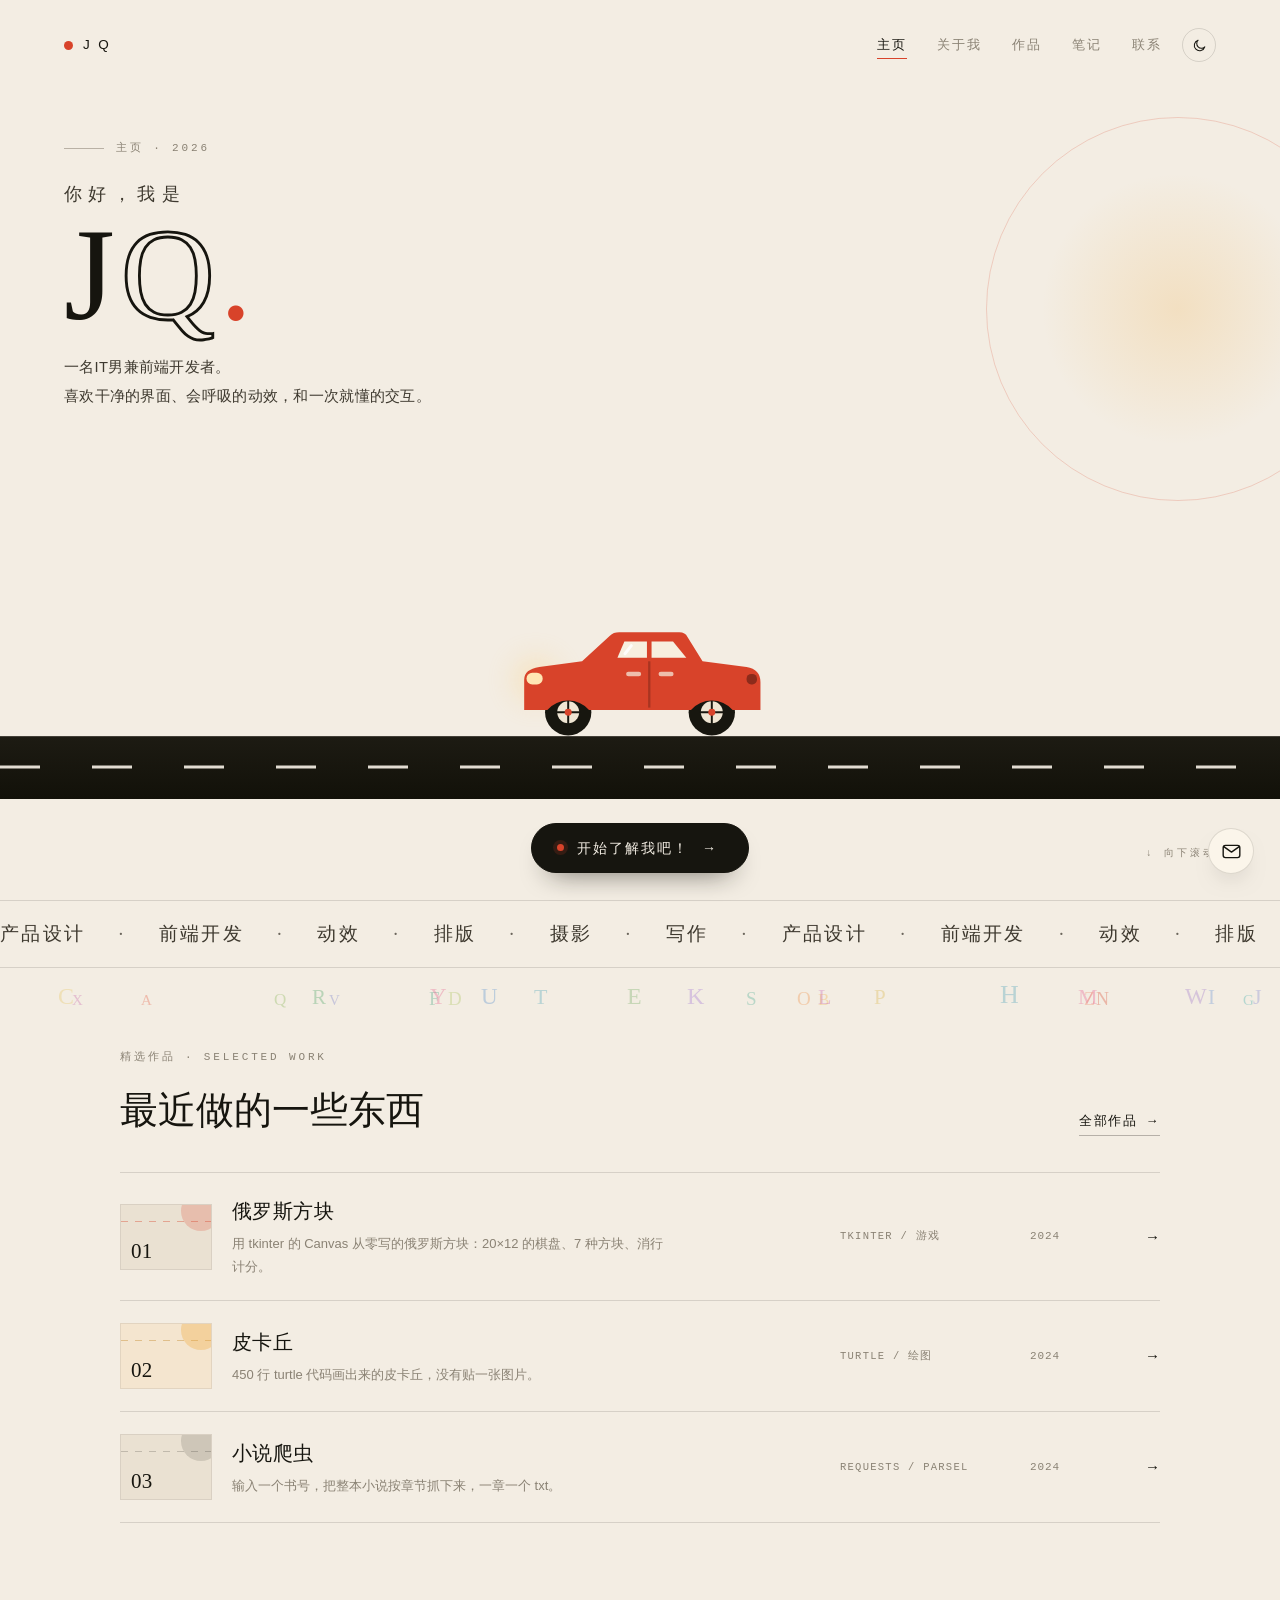
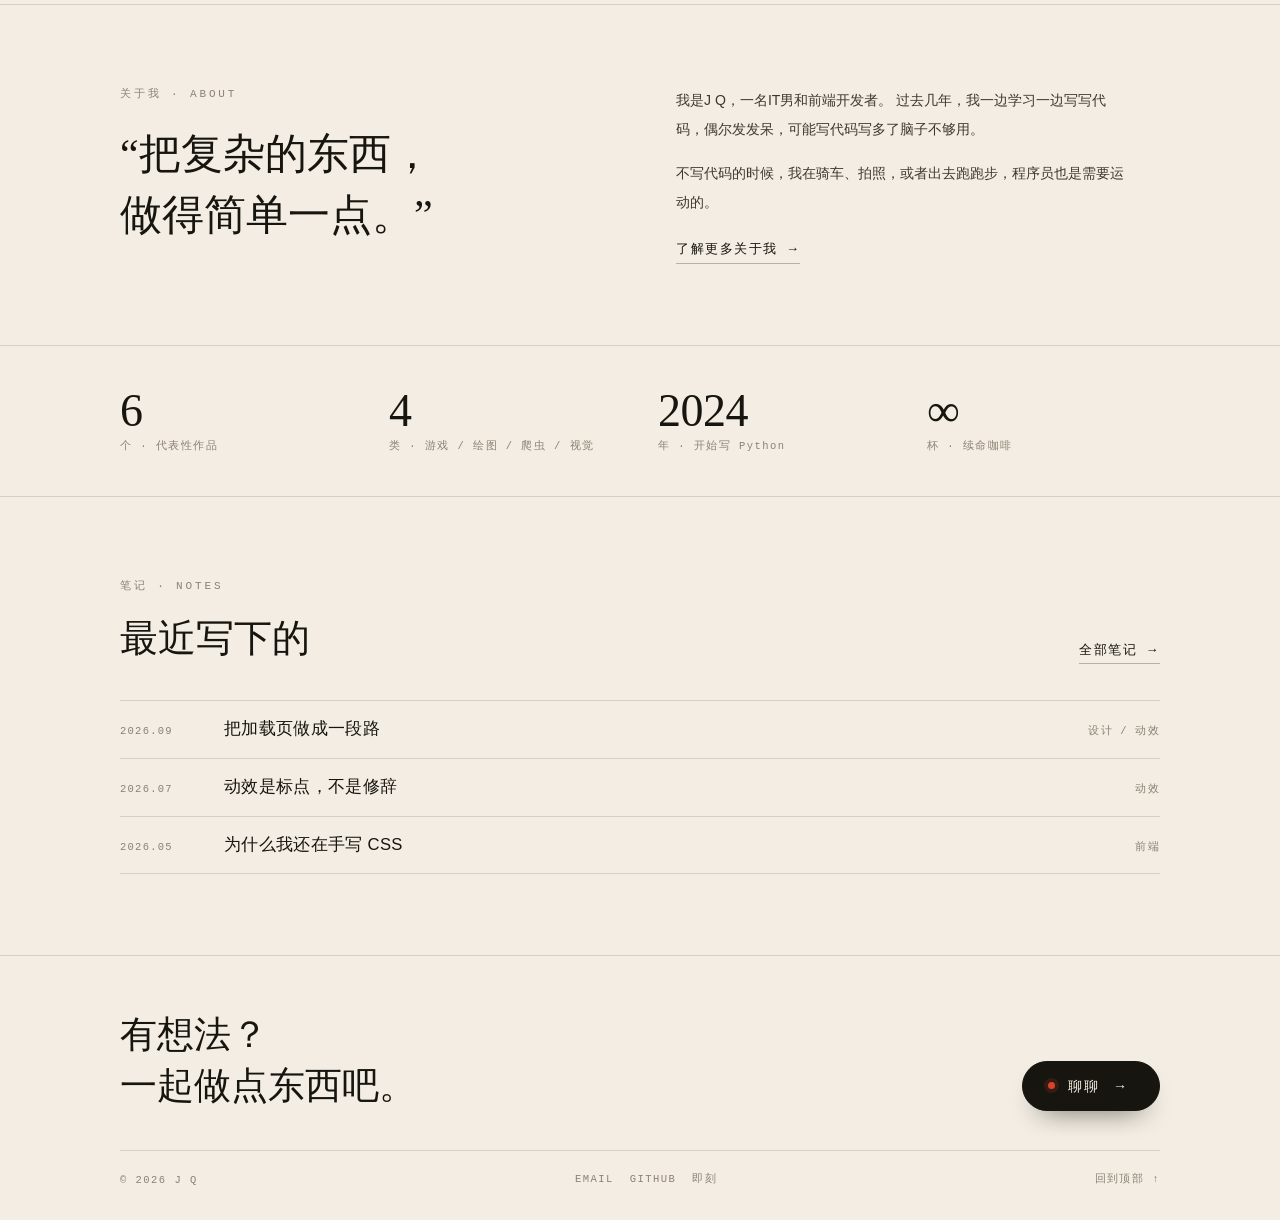
==== index.html @ 888a8078 "Add files via upload" ====
<!DOCTYPE html>
<html lang="zh-CN">
<head>
<meta charset="utf-8" />
<meta name="viewport" content="width=device-width, initial-scale=1" />
<meta name="color-scheme" content="light" />
<title>J Q · 个人主页</title>
<meta name="description" content="J Q 的个人主页 —— 设计、代码，与一点点会呼吸的动效。" />
<meta name="theme-color" content="#F3EDE3" />
<link rel="icon" href="data:image/svg+xml,%3Csvg xmlns='http://www.w3.org/2000/svg' viewBox='0 0 32 32'%3E%3Crect width='32' height='32' rx='16' fill='%23F3EDE3'/%3E%3Ccircle cx='16' cy='16' r='6' fill='%23D8432A'/%3E%3C/svg%3E" />
<link rel="stylesheet" href="css/style.css" />
<script>
  /* 主题：先看上次的选择，没有就跟系统走 */
  try {
    var savedTheme = localStorage.getItem('site-theme');
    if (!savedTheme) {
      savedTheme = window.matchMedia('(prefers-color-scheme: dark)').matches ? 'dark' : 'light';
    }
    document.documentElement.setAttribute('data-theme', savedTheme);
  } catch (e) {
    document.documentElement.setAttribute('data-theme', 'light');
  }

  /* 从别的页面点链接过来时，先让幕布覆盖屏幕，避免第一帧闪白 */
  try {
    if (/(?:^|[?&])via=veil(?:&|$)/.test(location.search)) {
      document.documentElement.classList.add('is-entering');
    }
  } catch (e) {}
</script>
</head>
<body id="top" class="is-loading">

<!-- =====================================================================
     过场幕布：点击链接时从右侧滑入，进入下一页后向左滑出
     ===================================================================== -->
<div class="veil" id="veil" aria-hidden="true">
  <div class="veil__road"></div>
  <div class="veil__car is-moving" data-car></div>
  <p class="veil__label" id="veilLabel">作品 · Work</p>
</div>

<!-- =====================================================================
     1. 加载页：进度条 = 一辆小车 + 百分比
     ===================================================================== -->
<div class="loader" id="loader">
  <div class="loader__inner">

    <header class="loader__top">
      <span class="tag">Portfolio</span>
      <span class="tag tag--dim">© 2026</span>
    </header>

    <div class="loader__head">
      <h1 class="loader__title">正在为你铺路<span class="dot">。</span></h1>
      <p class="loader__sub">系好安全带，我们马上出发。</p>
    </div>

    <div class="loader__bar">
      <div class="loader__meta">
        <span class="loader__label">Loading</span>
        <span class="loader__pct"><b id="loaderPct">0</b><i>%</i></span>
      </div>

      <div class="loader__track" id="loaderTrack" role="progressbar"
           aria-label="页面加载进度" aria-valuemin="0" aria-valuemax="100" aria-valuenow="0">
        <div class="loader__rail"></div>
        <div class="loader__fill"></div>
        <div class="loader__car is-moving" data-car aria-hidden="true"></div>
      </div>

      <p class="loader__tip" aria-hidden="true">
        <span class="loader__tip-dot"></span>
        <span id="loaderTip">正在检查车灯</span>
      </p>
    </div>

  </div>
</div>

<!-- =====================================================================
     2. 主视觉：小车在路上向左行驶，按钮在车正下方
     ===================================================================== -->
<main class="hero">

  <div class="hero__sun" aria-hidden="true"></div>

  <header class="topbar">
    <a class="brand" href="index.html">
      <span class="brand__mark" aria-hidden="true"></span>
      <span>J Q</span>
    </a>
    <div class="topbar__right">
      <nav class="nav" aria-label="主导航">
        <a class="nav__link" href="index.html" aria-current="page">主页</a>
        <a class="nav__link" href="about.html?via=veil" data-transition data-veil="关于我 · About">关于我</a>
        <a class="nav__link" href="works.html?via=veil" data-transition data-veil="作品 · Work">作品</a>
        <a class="nav__link" href="notes.html?via=veil" data-transition data-veil="笔记 · Notes">笔记</a>
        <a class="nav__link" href="contact.html?via=veil" data-transition data-veil="联系 · Contact">联系</a>
      </nav>
      <button class="theme-toggle" type="button" data-theme-toggle aria-label="切换到夜间模式">
        <svg class="theme-toggle__icon theme-toggle__icon--moon" viewBox="0 0 24 24" fill="none" stroke="currentColor" stroke-width="1.7" stroke-linecap="round" stroke-linejoin="round" aria-hidden="true" focusable="false"><path d="M20.5 14.2A8.6 8.6 0 1 1 9.8 3.5a7 7 0 0 0 10.7 10.7Z"/></svg>
        <svg class="theme-toggle__icon theme-toggle__icon--sun" viewBox="0 0 24 24" fill="none" stroke="currentColor" stroke-width="1.7" stroke-linecap="round" aria-hidden="true" focusable="false"><circle cx="12" cy="12" r="4"/><path d="M12 2.5v2M12 19.5v2M2.5 12h2M19.5 12h2M5.2 5.2l1.4 1.4M17.4 17.4l1.4 1.4M18.8 5.2l-1.4 1.4M6.6 17.4l-1.4 1.4"/></svg>
      </button>
    </div>
  </header>

  <div class="hero__copy">
    <p class="eyebrow" data-reveal style="--d:.04s">
      <span class="eyebrow__line" aria-hidden="true"></span>
      主页 · 2026
    </p>

    <h1 class="hero__title" data-reveal style="--d:.12s">
      <span class="hero__hi">你好，我是</span>
      <em class="hero__name" aria-label="J Q">
        <span class="wordmark" aria-hidden="true"><span class="wordmark__j">J</span><span class="wordmark__q">Q</span><span class="wordmark__dot">.</span></span>
      </em>
    </h1>

    <p class="hero__lede" data-reveal style="--d:.2s">
      一名IT男兼前端开发者。<br />
      喜欢干净的界面、会呼吸的动效，和一次就懂的交互。
    </p>
  </div>

  <div class="hero__scene">
    <div class="hero__stage">
      <div class="road" aria-hidden="true"></div>
      <div class="hero__car is-moving" data-car aria-hidden="true"></div>
    </div>

    <div class="hero__cta">
      <a class="cta" href="about.html?via=veil" data-transition data-veil="关于我 · About" data-reveal style="--d:.95s">
        <span class="cta__dot" aria-hidden="true"></span>
        <span class="cta__text">开始了解我吧！</span>
        <span class="cta__arrow" aria-hidden="true">→</span>
      </a>
    </div>
  </div>

  <div class="hero__scroll" aria-hidden="true"><span>↓</span>向下滚动</div>

</main>

<!-- =====================================================================
     3. 关键词 / 跑马灯
     ===================================================================== -->
<div class="marquee" aria-hidden="true">
  <div class="marquee__track">
    <span>产品设计</span><span class="marquee__dot">·</span>
    <span>前端开发</span><span class="marquee__dot">·</span>
    <span>动效</span><span class="marquee__dot">·</span>
    <span>排版</span><span class="marquee__dot">·</span>
    <span>摄影</span><span class="marquee__dot">·</span>
    <span>写作</span><span class="marquee__dot">·</span>
    <span>产品设计</span><span class="marquee__dot">·</span>
    <span>前端开发</span><span class="marquee__dot">·</span>
    <span>动效</span><span class="marquee__dot">·</span>
    <span>排版</span><span class="marquee__dot">·</span>
    <span>摄影</span><span class="marquee__dot">·</span>
    <span>写作</span><span class="marquee__dot">·</span>
  </div>
</div>

<!-- =====================================================================
     4. 精选作品
     ===================================================================== -->
<section class="band">
  <div class="wrap">

    <div class="band__head">
      <div>
        <p class="eyebrow">精选作品 · Selected Work</p>
        <h2 class="band__title">最近做的一些东西</h2>
      </div>
      <a class="more" href="works.html?via=veil" data-transition data-veil="作品 · Work">
        全部作品 <span aria-hidden="true">→</span>
      </a>
    </div>

        <div class="works">

      <a class="work-row" href="project.html?via=veil&amp;id=tetris" data-transition data-veil="项目 · Project">
        <span class="work-row__thumb thumb-a" aria-hidden="true">01</span>
        <span class="work-row__body">
          <span class="work-row__title">俄罗斯方块</span>
          <span class="work-row__desc">用 tkinter 的 Canvas 从零写的俄罗斯方块：20×12 的棋盘、7 种方块、消行计分。</span>
        </span>
        <span class="work-row__tags">tkinter / 游戏</span>
        <span class="work-row__year">2024</span>
        <span class="work-row__go" aria-hidden="true">
          <span class="work-row__arrow">→</span>
          <span class="work-row__car" data-car></span>
        </span>
      </a>

      <a class="work-row" href="project.html?via=veil&amp;id=pikachu" data-transition data-veil="项目 · Project">
        <span class="work-row__thumb thumb-b" aria-hidden="true">02</span>
        <span class="work-row__body">
          <span class="work-row__title">皮卡丘</span>
          <span class="work-row__desc">450 行 turtle 代码画出来的皮卡丘，没有贴一张图片。</span>
        </span>
        <span class="work-row__tags">turtle / 绘图</span>
        <span class="work-row__year">2024</span>
        <span class="work-row__go" aria-hidden="true">
          <span class="work-row__arrow">→</span>
          <span class="work-row__car" data-car></span>
        </span>
      </a>

      <a class="work-row" href="project.html?via=veil&amp;id=novel" data-transition data-veil="项目 · Project">
        <span class="work-row__thumb thumb-c" aria-hidden="true">03</span>
        <span class="work-row__body">
          <span class="work-row__title">小说爬虫</span>
          <span class="work-row__desc">输入一个书号，把整本小说按章节抓下来，一章一个 txt。</span>
        </span>
        <span class="work-row__tags">requests / parsel</span>
        <span class="work-row__year">2024</span>
        <span class="work-row__go" aria-hidden="true">
          <span class="work-row__arrow">→</span>
          <span class="work-row__car" data-car></span>
        </span>
      </a>
    </div>

  </div>
</section>

<!-- =====================================================================
     5. 简介
     ===================================================================== -->
<section class="band">
  <div class="wrap split">

    <div>
      <p class="eyebrow">关于我 · About</p>
      <h2 class="split__title">“把复杂的东西，<br />做得简单一点。”</h2>
    </div>

    <div class="split__body">
      <p>
        我是J Q，一名IT男和前端开发者。
        过去几年，我一边学习一边写写代码，偶尔发发呆，可能写代码写多了脑子不够用。
      </p>
      <p>
        不写代码的时候，我在骑车、拍照，或者出去跑跑步，程序员也是需要运动的。
      </p>
      <a class="more" href="about.html?via=veil" data-transition data-veil="关于我 · About">
        了解更多关于我 <span aria-hidden="true">→</span>
      </a>
    </div>

  </div>
</section>

<!-- =====================================================================
     6. 页脚
     ===================================================================== -->
<!-- =====================================================================
     6. 一些数字
     ===================================================================== -->
<section class="band band--stats">
  <div class="wrap">
    <div class="stats" data-reveal-scroll>
      <div class="stats__item"><b>6</b><span>个 · 代表性作品</span></div>
      <div class="stats__item"><b>4</b><span>类 · 游戏 / 绘图 / 爬虫 / 视觉</span></div>
      <div class="stats__item"><b>2024</b><span>年 · 开始写 Python</span></div>
      <div class="stats__item"><b>∞</b><span>杯 · 续命咖啡</span></div>
    </div>
  </div>
</section>

<!-- =====================================================================
     7. 最近的笔记
     ===================================================================== -->
<section class="band">
  <div class="wrap">
    <div class="band__head" data-reveal-scroll>
      <div>
        <p class="eyebrow">笔记 · Notes</p>
        <h2 class="band__title">最近写下的</h2>
      </div>
      <a class="more" href="notes.html?via=veil" data-transition data-veil="笔记 · Notes">
        全部笔记 <span aria-hidden="true">→</span>
      </a>
    </div>

    <div class="notes" data-reveal-scroll>
      <a class="note-row" href="notes.html?via=veil" data-transition data-veil="笔记 · Notes">
        <span class="note-row__date">2026.09</span>
        <span class="note-row__title">把加载页做成一段路</span>
        <span class="note-row__meta">设计 / 动效</span>
      </a>
      <a class="note-row" href="notes.html?via=veil" data-transition data-veil="笔记 · Notes">
        <span class="note-row__date">2026.07</span>
        <span class="note-row__title">动效是标点，不是修辞</span>
        <span class="note-row__meta">动效</span>
      </a>
      <a class="note-row" href="notes.html?via=veil" data-transition data-veil="笔记 · Notes">
        <span class="note-row__date">2026.05</span>
        <span class="note-row__title">为什么我还在手写 CSS</span>
        <span class="note-row__meta">前端</span>
      </a>
    </div>
  </div>
</section>

<!-- =====================================================================
     8. 页脚
     ===================================================================== --><footer class="site-foot">
  <div class="site-foot__inner">
    <div class="site-foot__cta">
      <p class="site-foot__title">有想法？<br />一起做点东西吧。</p>
      <a class="cta" href="contact.html?via=veil" data-transition data-veil="联系 · Contact">
        <span class="cta__dot" aria-hidden="true"></span>
        <span>聊聊</span>
        <span class="cta__arrow" aria-hidden="true">→</span>
      </a>
    </div>
    <div class="site-foot__meta">
      <span>© 2026 J Q</span>
      <div class="site-foot__links">
        <a href="mailto:hello@example.com">Email</a>
        <a href="#" aria-label="GitHub">GitHub</a>
        <a href="#" aria-label="即刻">即刻</a>
      </div>
      <a href="#top">回到顶部 ↑</a>
    </div>
  </div>
</footer>

<noscript>
  <style>
    .loader { display: none !important; }
    [data-reveal] { opacity: 1 !important; transform: none !important; }
    .hero__car { transform: none !important; }
    body.is-loading { overflow: auto !important; }
  </style>
</noscript>

<!-- 落下来的小信封：点一下直接写邮件 -->
<a class="envelope" href="mailto:hello@example.com" aria-label="写信给我" title="写信给我">
  <svg viewBox="0 0 24 24" fill="none" stroke="currentColor" stroke-width="1.6" stroke-linecap="round" stroke-linejoin="round" aria-hidden="true" focusable="false">
    <rect x="2.5" y="5" width="19" height="14" rx="2.6"/>
    <path d="M3.2 6.4 12 12.7l8.8-6.3"/>
  </svg>
</a>
<script src="js/car.js" defer></script>
<script src="js/app.js" defer></script>
<script src="js/letters.js" defer></script>
</body>
</html>
---- css/style.css ----
/* =========================================================================
   你的名字 · 个人主页
   ---------------------------------------------------------------------------
   目录
   00 变量 / 重置
   01 通用零件（tag / eyebrow / 按钮 / 工具类）
   02 加载页 loader
   03 小车 car（SVG 配色与动画）
   04 主视觉 hero + 公路
   05 过场幕布 veil
   06 关于我 about
   07 响应式
   08 减少动效 / 降级
   ========================================================================= */

/* ---------------------------------------------------------------- 00 变量 */
:root {
  --paper:      #F3EDE3;
  --paper-hi:   #FBF5EA;
  --paper-lo:   #E8DECE;
  --ink:        #16150F;
  --ink-2:      #3E392F;
  --muted:      #8A8274;
  --accent:     #D8432A;
  --accent-2:   #F0A93B;
  --car:        #D8432A;
  --line:       rgba(22, 21, 15, 0.13);
  --line-strong: rgba(22, 21, 15, .28);
  --hairline:   rgba(22, 21, 15, .08);
  --dash:       rgba(22, 21, 15, .27);
  --ghost:      rgba(22, 21, 15, .13);
  --paper-2:    #EAE1D2;
  --ink-strong: #000000;
  --tire:       #17160F;
  --road-a:     #1D1B13;
  --road-b:     #121109;
  --veil-bg:    #16150F;
  --veil-fg:    #F3EDE3;

  --pad:        clamp(20px, 5vw, 64px);
  --road-h:     clamp(46px, 7vh, 68px);

  --font-serif: Georgia, "Times New Roman", "Songti SC", "STSong",
                "Source Han Serif SC", "Noto Serif SC", "SimSun", serif;
  --font-sans:  -apple-system, BlinkMacSystemFont, "Segoe UI", "PingFang SC",
                "Hiragino Sans GB", "Microsoft YaHei", "Noto Sans SC", sans-serif;
  --font-mono:  ui-monospace, "Cascadia Mono", "SF Mono", Consolas, Menlo, monospace;

  --ease:       cubic-bezier(.2, .8, .2, 1);
  --ease-curtain: cubic-bezier(.76, 0, .24, 1);
}

*, *::before, *::after { box-sizing: border-box; }

html, body {
  margin: 0;
  padding: 0;
  overflow-x: hidden;
}

html { -webkit-text-size-adjust: 100%; }

body {
  min-height: 100vh;
  min-height: 100svh;
  background: var(--paper);
  color: var(--ink);
  font-family: var(--font-sans);
  font-size: 16px;
  line-height: 1.6;
  -webkit-font-smoothing: antialiased;
  -moz-osx-font-smoothing: grayscale;
  text-rendering: optimizeLegibility;
}

body.is-loading { overflow: hidden; }

img, svg { display: block; max-width: 100%; }

a { color: inherit; text-decoration: none; }

h1, h2, h3, p, dl, dd, dt, ul, li { margin: 0; }

ul, ol { padding: 0; list-style: none; }

::selection { background: var(--accent); color: var(--paper); }

:focus-visible {
  outline: 2px solid var(--accent);
  outline-offset: 4px;
  border-radius: 2px;
}

/* ------------------------------------------------------------ 01 通用零件 */
.tag {
  font-family: var(--font-mono);
  font-size: 10.5px;
  letter-spacing: .3em;
  text-transform: uppercase;
  color: var(--ink);
}

.tag--dim { color: var(--muted); }

.eyebrow {
  display: flex;
  align-items: center;
  gap: 12px;
  font-family: var(--font-mono);
  font-size: 11px;
  letter-spacing: .26em;
  text-transform: uppercase;
  color: var(--muted);
}

.eyebrow__line {
  display: block;
  width: clamp(24px, 4vw, 40px);
  height: 1px;
  background: currentColor;
  opacity: .55;
}

.dot { color: var(--accent); }

.mark {
  padding-bottom: 1px;
  border-bottom: 2px solid var(--accent);
}

.sr-only {
  position: absolute;
  width: 1px; height: 1px;
  padding: 0; margin: -1px;
  overflow: hidden;
  clip: rect(0 0 0 0);
  white-space: nowrap;
  border: 0;
}

/* 主按钮 */
.cta {
  position: relative;
  display: inline-flex;
  align-items: center;
  gap: 13px;
  padding: 17px 30px 17px 25px;
  border: 1px solid var(--ink);
  border-radius: 999px;
  background: var(--ink);
  color: var(--paper);
  font-size: clamp(14px, 1.1vw, 15.5px);
  font-weight: 500;
  letter-spacing: .14em;
  line-height: 1;
  box-shadow: 0 14px 28px -18px rgba(22, 21, 15, .95);
  transition: transform .45s var(--ease), box-shadow .45s var(--ease),
              background .45s var(--ease), color .45s var(--ease);
}

.cta::after { /* 扩大点击区 */
  content: "";
  position: absolute;
  inset: -10px -6px;
  border-radius: inherit;
}

.cta:hover {
  transform: translateY(-3px);
  background: var(--ink-strong);
  box-shadow: 0 22px 34px -20px rgba(22, 21, 15, .9);
}

.cta:active { transform: translateY(-1px); }

.cta__dot {
  width: 7px;
  height: 7px;
  flex: none;
  border-radius: 50%;
  background: var(--accent);
  box-shadow: 0 0 0 4px rgba(216, 67, 42, .16);
}

.cta__arrow { transition: transform .45s var(--ease); }
.cta:hover .cta__arrow { transform: translateX(4px); }

.cta--ghost {
  background: transparent;
  color: var(--ink);
  box-shadow: none;
  border-color: var(--line-strong);
}

.cta--ghost:hover {
  background: var(--ink);
  color: var(--paper);
  border-color: var(--ink);
}

/* --------------------------------------------------------- 02 加载页 */
.loader {
  position: fixed;
  inset: 0;
  z-index: 80;
  background:
    radial-gradient(130% 95% at 50% 0%, var(--paper-hi) 0%, var(--paper) 52%, var(--paper-lo) 100%);
  transform: translateY(0);
  transition: transform .9s var(--ease-curtain);
  will-change: transform;
}

.loader.is-out { transform: translateY(-101%); }

.loader::after { /* 幕布下沿的一道黑线 */
  content: "";
  position: absolute;
  left: 0; right: 0; bottom: 0;
  height: 2px;
  background: var(--ink);
}

.loader__inner {
  display: flex;
  flex-direction: column;
  min-height: 100vh;
  min-height: 100svh;
  padding: clamp(18px, 3.2vw, 32px) var(--pad) clamp(22px, 4vw, 40px);
}

.loader__top {
  display: flex;
  align-items: center;
  justify-content: space-between;
  gap: 20px;
  padding-bottom: clamp(12px, 2.2vw, 18px);
  border-bottom: 1px solid var(--line);
}

.loader__head { margin-block: auto; }

.loader__title {
  font-family: var(--font-serif);
  font-weight: 400;
  font-size: clamp(2.1rem, 6.2vw, 4.9rem);
  line-height: 1.12;
  letter-spacing: .01em;
  margin-bottom: clamp(12px, 2.2vh, 22px);
}

.loader__sub {
  color: var(--muted);
  font-size: clamp(12.5px, 1.1vw, 14.5px);
  letter-spacing: .12em;
}

.loader__bar {
  width: 100%;
  max-width: 1080px;
}

.loader__meta {
  display: flex;
  align-items: baseline;
  justify-content: space-between;
  gap: 20px;
  margin-bottom: 2px;
}

.loader__label {
  font-family: var(--font-mono);
  font-size: 10.5px;
  letter-spacing: .3em;
  text-transform: uppercase;
  color: var(--muted);
}

.loader__pct {
  display: inline-flex;
  align-items: baseline;
  color: var(--ink);
}

.loader__pct b {
  font-family: var(--font-serif);
  font-weight: 400;
  font-size: clamp(46px, 7.4vw, 88px);
  line-height: .9;
  letter-spacing: -.015em;
  font-variant-numeric: tabular-nums;
  transition: color .4s var(--ease);
}

.loader__pct i {
  font-style: normal;
  font-size: clamp(14px, 1.7vw, 21px);
  margin-left: 5px;
  color: var(--accent);
  letter-spacing: .02em;
}

.loader.is-done .loader__pct b { color: var(--accent); }

/* 进度轨道 */
.loader__track {
  --cw: 86px;
  --p: 0;
  --carpos: 0;
  position: relative;
  height: 74px;
}

.loader__rail {
  position: absolute;
  left: 0; right: 0; bottom: 20px;
  height: 2px;
  background-image: repeating-linear-gradient(
    to right,
    var(--dash) 0 18px,
    transparent 18px 40px
  );
  background-size: 40px 2px;
  animation: railMove 1.1s linear infinite;
}

.loader__fill {
  position: absolute;
  left: 0; bottom: 20px;
  width: 100%;
  height: 2px;
  background: var(--accent);
  transform: scaleX(var(--p));
  transform-origin: 0 50%;
}

.loader__car {
  position: absolute;
  bottom: 20px;
  left: calc((100% - var(--cw)) * var(--carpos));
  width: var(--cw);
}

.loader__car .car-svg {
  width: 100%;
  height: auto;
  overflow: visible;
}

/* 速度线 */
.loader__car::before,
.loader__car::after {
  content: "";
  position: absolute;
  right: 100%;
  height: 2px;
  border-radius: 2px;
  background: var(--ink);
  opacity: 0;
  animation: speedLine .62s linear infinite;
}

.loader__car::before { top: 46%; width: 22px; margin-right: 6px; }
.loader__car::after  { top: 64%; width: 13px; margin-right: 16px; animation-delay: .24s; }

.loader.is-done .loader__car {
  transition: left .55s cubic-bezier(.5, 0, .85, .45), opacity .3s .25s;
  opacity: 0;
}

.loader__tip {
  display: flex;
  align-items: center;
  gap: 10px;
  margin-top: 4px;
  font-size: 12.5px;
  letter-spacing: .1em;
  color: var(--muted);
}

.loader__tip-dot {
  width: 6px; height: 6px;
  border-radius: 50%;
  background: var(--accent);
  animation: blink 1.2s ease-in-out infinite;
}

.loader.is-done .loader__tip-dot { background: var(--ink); animation: none; }

@keyframes railMove {
  to { background-position-x: -40px; }
}

@keyframes speedLine {
  0%   { opacity: 0; transform: translateX(12px); }
  30%  { opacity: .26; }
  100% { opacity: 0; transform: translateX(-20px); }
}

@keyframes blink {
  0%, 100% { opacity: 1; transform: scale(1); }
  50%      { opacity: .25; transform: scale(.75); }
}

@keyframes carBob {
  0%, 100% { transform: translateY(0) rotate(0deg); }
  50%      { transform: translateY(-2px) rotate(-.35deg); }
}

@keyframes wheelSpin {
  to { transform: rotate(-360deg); }
}

/* --------------------------------------------------------- 03 小车 */
.car-svg { width: 100%; height: auto; overflow: visible; }

.car-svg .car__body      { fill: var(--car); }
.car-svg .car__glow      { fill: #FFCF7A; opacity: .32; filter: blur(12px); }
.car-svg .car__tire      { fill: var(--tire); }
.car-svg .car__rim       { fill: #EFE5D3; }
.car-svg .car__spokes    { stroke: #17160F; stroke-width: 1.7; stroke-linecap: round; }
.car-svg .car__hub       { fill: var(--accent); }
.car-svg .car__window    { fill: #F7EFDF; }
.car-svg .car__shine     { stroke: rgba(255, 255, 255, .85); stroke-width: 2.6; stroke-linecap: round; }
.car-svg .car__seam      { stroke: rgba(0, 0, 0, .22); stroke-width: 2; }
.car-svg .car__handle    { fill: rgba(247, 239, 223, .72); }
.car-svg .car__headlight { fill: #FFE6B4; }
.car-svg .car__taillight { fill: #8C2B1B; }

/* 只有「在跑」的小车才转轮子、才有车身起伏 */
.is-moving .car-svg { animation: carBob 2.6s ease-in-out infinite; }
.is-moving .car__wheel {
  transform-box: fill-box;
  transform-origin: center;
  animation: wheelSpin 1.15s linear infinite;
}

/* 深色背景上的小车：轮胎和轮毂反色，才看得见 */
.veil .car__tire   { fill: var(--veil-fg); }
.veil .car__rim    { fill: #17160F; }
.veil .car__spokes { stroke: var(--veil-fg); }

/* --------------------------------------------------------- 04 主视觉 */
.hero {
  position: relative;
  display: flex;
  flex-direction: column;
  min-height: 100vh;
  min-height: 100svh;
  padding: 0 var(--pad) clamp(14px, 3vh, 28px);
}

/* 右上角的一轮落日（细线圆 + 暖光） */
.hero__sun {
  position: absolute;
  top: clamp(70px, 13vh, 165px);
  right: clamp(-150px, -7vw, -40px);
  width: clamp(260px, 30vw, 460px);
  aspect-ratio: 1;
  border-radius: 50%;
  border: 1px solid rgba(216, 67, 42, .2);
  pointer-events: none;
}

.hero__sun::after {
  content: "";
  position: absolute;
  inset: 12%;
  border-radius: 50%;
  background: radial-gradient(circle, rgba(240, 169, 59, .2) 0%, rgba(240, 169, 59, 0) 66%);
}

.topbar {
  display: flex;
  align-items: center;
  justify-content: space-between;
  gap: 24px;
  padding: clamp(16px, 3vw, 28px) 0;
}

.brand {
  display: inline-flex;
  align-items: center;
  gap: 10px;
  font-size: 13.5px;
  letter-spacing: .18em;
  font-weight: 500;
}

.brand__mark {
  width: 9px; height: 9px;
  border-radius: 50%;
  background: var(--accent);
  transition: transform .5s var(--ease);
}

.brand:hover .brand__mark { transform: scale(1.5); }

.nav { display: flex; gap: clamp(16px, 2.6vw, 30px); }

.nav__link {
  position: relative;
  padding: 4px 0;
  font-size: 12.5px;
  letter-spacing: .16em;
  color: var(--muted);
  transition: color .3s var(--ease);
}

.nav__link:hover { color: var(--ink); }

.nav__link[aria-current] { color: var(--ink); }

.nav__link[aria-current]::after {
  content: "";
  position: absolute;
  left: 0; right: 0; bottom: 0;
  height: 1px;
  background: var(--accent);
}

.hero__copy {
  margin-top: clamp(18px, 5.5vh, 76px);
  max-width: 980px;
}

.hero__copy .eyebrow { margin-bottom: clamp(14px, 2.6vh, 26px); }

.hero__title { font-weight: 400; }

.hero__hi {
  display: block;
  margin-bottom: clamp(4px, 1.1vh, 12px);
  font-size: clamp(14px, 1.5vw, 18px);
  letter-spacing: .36em;
  color: var(--ink-2);
}

.hero__name {
  display: block;
  font-family: var(--font-serif);
  font-style: normal;
  font-size: clamp(66px, min(13.4vw, 14.5vh), 164px);
  line-height: .86;
  letter-spacing: 0;
}

/* 字标：J 实心、Q 描边、朱红句点 */
.wordmark {
  display: inline-flex;
  align-items: baseline;
}

.wordmark__j { color: var(--ink); }

.wordmark__q {
  margin-left: .045em;
  color: transparent;
  -webkit-text-stroke: .022em var(--ink);
}

@supports not (-webkit-text-stroke: 1px #000) {
  .wordmark__q { color: var(--ink); }
}

.wordmark__dot {
  margin-left: .035em;
  color: var(--accent);
}

.hero__lede {
  max-width: 34em;
  margin-top: clamp(14px, 2.4vh, 24px);
  color: var(--ink-2);
  font-size: clamp(13.5px, 1.15vw, 16.5px);
  line-height: 1.95;
  letter-spacing: .02em;
}

/* 舞台：小车站在公路的上沿 */
.hero__scene {
  margin-top: auto;
  padding-top: clamp(16px, 3.6vh, 40px);
}

.hero__stage {
  position: relative;
  display: flex;
  align-items: flex-end;
  justify-content: center;
  padding-bottom: var(--road-h);
}

.hero__car {
  position: relative;
  z-index: 2;
  width: clamp(172px, 23vw, 278px);
  margin-bottom: -2px;
  transform: translateX(78vw);
  will-change: transform;
}

body.is-ready .hero__car {
  transform: translateX(0);
  transition: transform 1.25s cubic-bezier(.16, .84, .24, 1) .12s;
}

/* 公路 */
.road {
  position: absolute;
  left: calc(-1 * var(--pad));
  right: calc(-1 * var(--pad));
  bottom: 0;
  height: var(--road-h);
  background: linear-gradient(180deg, var(--road-a) 0%, var(--road-b) 100%);
  overflow: hidden;
}

.road::before {
  content: "";
  position: absolute;
  left: 0; right: 0;
  top: 50%;
  height: 3px;
  transform: translateY(-50%);
  background-image: repeating-linear-gradient(
    to right,
    rgba(243, 237, 227, .92) 0 40px,
    transparent 40px 92px
  );
  animation: roadMove 1.5s linear infinite;
}

.road::after { /* 路面顶端的高光边 */
  content: "";
  position: absolute;
  left: 0; right: 0; top: 0;
  height: 1px;
  background: rgba(243, 237, 227, .18);
}

@keyframes roadMove {
  from { background-position-x: 0; }
  to   { background-position-x: 92px; }
}

.hero__cta {
  display: flex;
  justify-content: center;
  padding-top: clamp(14px, 2.8vh, 24px);
}

/* 入场：幕布拉起后逐项浮现 */
[data-reveal] {
  opacity: 0;
  transform: translateY(20px);
}

body.is-ready [data-reveal] {
  opacity: 1;
  transform: none;
  transition:
    opacity .9s var(--ease) var(--d, 0s),
    transform .9s var(--ease) var(--d, 0s);
}

/* --------------------------------------------------------- 05 过场幕布 */
.veil {
  position: fixed;
  inset: 0;
  z-index: 90;
  background: var(--veil-bg);
  transform: translateX(100%);
  visibility: hidden;
  transition: transform .72s var(--ease-curtain);
  will-change: transform;
}

/* 点击链接：从右侧滑入盖住页面 */
body.is-leaving .veil {
  visibility: visible;
  transform: translateX(0);
  transition: transform .65s var(--ease-curtain);
}

/* 到达新页面：幕布已在屏幕上，随后向左滑出 */
html.is-entering .veil {
  visibility: visible;
  transform: translateX(0);
  transition: none;
}

html.is-entering .veil.is-leaving {
  visibility: visible;
  transform: translateX(-100%);
  transition: transform .82s var(--ease-curtain);
}

.veil__road {
  position: absolute;
  left: 0; right: 0;
  top: 50%;
  height: 3px;
  background-image: repeating-linear-gradient(
    to right,
    rgba(243, 237, 227, .85) 0 34px,
    transparent 34px 78px
  );
  animation: veilRoad .5s linear infinite;
}

@keyframes veilRoad {
  to { background-position-x: 78px; }
}

.veil__car {
  position: absolute;
  left: 50%;
  bottom: calc(50% + 1px);
  width: clamp(120px, 16vw, 168px);
  transform: translateX(-50%);
}

.veil__label {
  position: absolute;
  left: 50%;
  top: calc(50% + 30px);
  transform: translateX(-50%);
  color: rgba(243, 237, 227, .5);
  font-family: var(--font-mono);
  font-size: 10.5px;
  letter-spacing: .42em;
  text-transform: uppercase;
  white-space: nowrap;
}

/* --------------------------------------------------------- 06 页面骨架 */
.page {
  display: flex;
  flex-direction: column;
  min-height: 100vh;
  min-height: 100svh;
  padding: 0 var(--pad);
}

.wrap {
  width: 100%;
  max-width: 1040px;
  margin: 0 auto;
}

.page-main {
  flex: 1;
  padding: clamp(24px, 6.5vh, 76px) 0 clamp(30px, 6vh, 60px);
}

.page-title {
  font-family: var(--font-serif);
  font-weight: 400;
  font-size: clamp(32px, 5.4vw, 66px);
  line-height: 1.16;
  letter-spacing: .005em;
  margin: clamp(16px, 2.8vh, 24px) 0 clamp(18px, 3vw, 28px);
}

.page-lede {
  max-width: 36em;
  color: var(--ink-2);
  font-size: clamp(14px, 1.2vw, 17px);
  line-height: 2.05;
}

/* 带小车的分隔线 */
.divider {
  position: relative;
  height: 46px;
  margin: clamp(28px, 6vh, 56px) 0;
}

.divider__line {
  position: absolute;
  left: 0; right: 0;
  top: 50%;
  height: 1px;
  background-image: repeating-linear-gradient(
    to right,
    var(--dash) 0 12px,
    transparent 12px 26px
  );
}

.divider__car {
  position: absolute;
  right: 0;
  bottom: calc(50% + 1px);
  width: 62px;
}

/* 段落：左标签 + 右正文 */
.section {
  display: grid;
  grid-template-columns: minmax(110px, 180px) 1fr;
  gap: clamp(16px, 4vw, 48px);
  padding: clamp(22px, 4vh, 36px) 0;
  border-top: 1px solid var(--line);
}

.section__label {
  padding-top: 6px;
  font-family: var(--font-mono);
  font-size: 10.5px;
  font-weight: 400;
  letter-spacing: .24em;
  text-transform: uppercase;
  color: var(--muted);
}

.section__body > p {
  max-width: 40em;
  margin-bottom: 1.05em;
  color: var(--ink-2);
  line-height: 2.05;
  font-size: clamp(14px, 1.1vw, 16px);
}

.section__body > p:last-child { margin-bottom: 0; }

/* 编号列表 */
.list__item {
  display: grid;
  grid-template-columns: 44px 1fr;
  gap: 8px;
  padding: 14px 0;
  border-bottom: 1px solid var(--line);
}

.list__item:first-child { padding-top: 0; }
.list__item:last-child { border-bottom: 0; padding-bottom: 0; }

.list__num {
  font-family: var(--font-mono);
  font-size: 10.5px;
  letter-spacing: .1em;
  color: var(--accent);
  padding-top: 5px;
}

.list__title {
  font-size: clamp(15px, 1.3vw, 17px);
  font-weight: 600;
  letter-spacing: .04em;
  margin-bottom: 4px;
}

.list__desc {
  color: var(--muted);
  font-size: 13.5px;
  line-height: 1.9;
  max-width: 36em;
}

/* 基本信息 */
.facts {
  padding: clamp(22px, 4vh, 36px) 0;
  border-top: 1px solid var(--line);
}

.facts__grid {
  display: grid;
  grid-template-columns: repeat(4, 1fr);
  gap: clamp(16px, 3vw, 36px);
}

.facts__item dt {
  margin-bottom: 6px;
  font-family: var(--font-mono);
  font-size: 10.5px;
  letter-spacing: .22em;
  text-transform: uppercase;
  color: var(--muted);
}

.facts__item dd {
  font-size: clamp(13.5px, 1.1vw, 15px);
  letter-spacing: .02em;
  line-height: 1.7;
}

.facts__item a {
  border-bottom: 1px solid var(--line-strong);
  transition: border-color .3s var(--ease), color .3s var(--ease);
}

.facts__item a:hover {
  color: var(--accent);
  border-color: var(--accent);
}

/* ------------------------------------------------- 06.5 内容组件 */
/* 首页 / 内页分区 */
.band {
  padding: clamp(44px, 9vh, 96px) var(--pad);
}

.band__head {
  display: flex;
  align-items: flex-end;
  justify-content: space-between;
  flex-wrap: wrap;
  gap: 20px;
  margin-bottom: clamp(22px, 4vh, 40px);
}

.band__title {
  margin-top: clamp(12px, 2vh, 18px);
  font-family: var(--font-serif);
  font-weight: 400;
  font-size: clamp(23px, 3.1vw, 38px);
  line-height: 1.34;
}

.more {
  display: inline-flex;
  align-items: center;
  gap: 8px;
  padding-bottom: 3px;
  border-bottom: 1px solid var(--line-strong);
  font-size: 13px;
  letter-spacing: .12em;
  white-space: nowrap;
  transition: color .3s var(--ease), border-color .3s var(--ease), gap .3s var(--ease);
}

.more:hover {
  gap: 12px;
  color: var(--accent);
  border-color: var(--accent);
}

/* 跑马灯：一条会走的“路” */.marquee {
  overflow: hidden;
  padding: clamp(14px, 2vh, 20px) 0;
  border-top: 1px solid var(--line);
  border-bottom: 1px solid var(--line);
}

.marquee__track {
  display: flex;
  align-items: center;
  width: max-content;
  animation: marquee 46s linear infinite;
}

.marquee__track span {
  margin-right: max(20px, 2.6vw);
  font-family: var(--font-serif);
  font-size: clamp(15px, 1.5vw, 19px);
  letter-spacing: .12em;
  color: var(--ink-2);
  white-space: nowrap;
}

.marquee__dot { color: var(--accent); opacity: .75; }

@keyframes marquee {
  from { transform: translateX(0); }
  to   { transform: translateX(-50%); }
}

/* 作品列表：一行一条“车道” */
.works { border-top: 1px solid var(--line); }

.work-row {
  position: relative;
  display: grid;
  grid-template-columns: 92px 1fr 170px 56px 54px;
  align-items: center;
  gap: 20px;
  padding: 22px 0;
  border-bottom: 1px solid var(--line);
  transition: background .45s var(--ease), padding .45s var(--ease);
}

.work-row:hover {
  padding-inline: 14px;
  background: rgba(216, 67, 42, .05);
}

.work-row__num {
  font-family: var(--font-mono);
  font-size: 11px;
  letter-spacing: .1em;
  color: var(--accent);
}

.work-row__title {
  display: block;
  margin-bottom: 4px;
  font-size: clamp(16.5px, 1.6vw, 21px);
  font-weight: 500;
  letter-spacing: .02em;
}

.work-row__desc {
  display: block;
  font-size: 13px;
  line-height: 1.8;
  color: var(--muted);
  max-width: 34em;
}

.work-row__tags {
  font-family: var(--font-mono);
  font-size: 10.5px;
  letter-spacing: .12em;
  text-transform: uppercase;
  color: var(--muted);
}

.work-row__year {
  font-family: var(--font-mono);
  font-size: 11px;
  letter-spacing: .08em;
  color: var(--muted);
}

.work-row__go {
  position: relative;
  display: flex;
  align-items: center;
  justify-content: flex-end;
  height: 32px;
}

.work-row__arrow {
  font-size: 15px;
  transition: opacity .3s var(--ease), transform .45s var(--ease);
}

.work-row__car {
  position: absolute;
  right: 0;
  top: 50%;
  width: 54px;
  opacity: 0;
  transform: translate(-10px, -50%);
  transition: opacity .35s var(--ease), transform .5s var(--ease);
  pointer-events: none;
}

.work-row:hover .work-row__arrow { opacity: 0; transform: translateX(12px); }
.work-row:hover .work-row__car   { opacity: 1; transform: translate(0, -50%); }

/* 悬停时车轮才转，像刚停下 / 刚起步 */
.work-row:hover .car__wheel {
  transform-box: fill-box;
  transform-origin: center;
  animation: wheelSpin 1.15s linear infinite;
}

/* 左右分栏 */
.split {
  display: grid;
  grid-template-columns: 1fr 1fr;
  gap: clamp(24px, 6vw, 72px);
  align-items: start;
}

.split__title {
  margin-top: clamp(14px, 2.2vh, 20px);
  font-family: var(--font-serif);
  font-weight: 400;
  font-size: clamp(24px, 3.4vw, 42px);
  line-height: 1.45;
}

.split__body p {
  max-width: 32em;
  margin-bottom: 1.05em;
  color: var(--ink-2);
  font-size: clamp(14px, 1.1vw, 16px);
  line-height: 2.05;
}

.split__body .more { margin-top: 8px; }

/* 时间线：一条虚线公路 */
.timeline {
  position: relative;
  padding-left: 24px;
  border-left: 1px dashed var(--dash);
}

.timeline__item {
  position: relative;
  padding-bottom: clamp(18px, 3vh, 28px);
}

.timeline__item:last-child { padding-bottom: 0; }

.timeline__item::before {
  content: "";
  position: absolute;
  left: -29px;
  top: 7px;
  width: 9px;
  height: 9px;
  border-radius: 50%;
  background: var(--accent);
  box-shadow: 0 0 0 4px var(--paper);
}

.timeline__year {
  display: block;
  margin-bottom: 5px;
  font-family: var(--font-mono);
  font-size: 10.5px;
  letter-spacing: .2em;
  color: var(--muted);
}

.timeline__title {
  margin-bottom: 4px;
  font-size: clamp(15px, 1.3vw, 17px);
  font-weight: 600;
  letter-spacing: .03em;
}

.timeline__desc {
  max-width: 34em;
  color: var(--muted);
  font-size: 13.5px;
  line-height: 1.9;
}

/* 技能标签 */
.chips {
  display: flex;
  flex-wrap: wrap;
  gap: 8px;
}

.chips li {
  padding: 7px 14px;
  border: 1px solid var(--line-strong);
  border-radius: 999px;
  font-family: var(--font-mono);
  font-size: 11px;
  letter-spacing: .06em;
  color: var(--ink-2);
  transition: border-color .3s var(--ease), color .3s var(--ease);
}

.chips li:hover { border-color: var(--accent); color: var(--accent); }

/* 联系页 */
.contact-mail {
  display: flex;
  align-items: center;
  flex-wrap: wrap;
  gap: 18px;
  margin: clamp(20px, 3.6vh, 34px) 0 clamp(28px, 5vh, 46px);
}

.contact-mail__link {
  font-family: var(--font-serif);
  font-size: clamp(23px, 4.4vw, 50px);
  line-height: 1.25;
  letter-spacing: .01em;
  word-break: break-all;
  padding-bottom: 4px;
  border-bottom: 2px solid var(--accent);
  transition: color .3s var(--ease);
}

.contact-mail__link:hover { color: var(--accent); }

.copy-btn {
  display: inline-flex;
  align-items: center;
  gap: 8px;
  padding: 9px 16px;
  border: 1px solid var(--line-strong);
  border-radius: 999px;
  background: transparent;
  color: var(--ink-2);
  font-family: var(--font-mono);
  font-size: 10.5px;
  letter-spacing: .14em;
  text-transform: uppercase;
  cursor: pointer;
  transition: background .3s var(--ease), color .3s var(--ease), border-color .3s var(--ease);
}

.copy-btn:hover { background: var(--ink); color: var(--paper); border-color: var(--ink); }
.copy-btn.is-done { background: var(--accent); border-color: var(--accent); color: var(--paper); }

.links {
  margin-top: clamp(8px, 2vh, 16px);
  border-top: 1px solid var(--line);
}

.links a {
  display: flex;
  align-items: baseline;
  justify-content: space-between;
  gap: 16px;
  padding: clamp(14px, 2.2vh, 20px) 0;
  border-bottom: 1px solid var(--line);
  transition: padding-left .35s var(--ease), color .3s var(--ease);
}

.links a:hover { padding-left: 10px; color: var(--accent); }

.links__name { font-size: clamp(15px, 1.4vw, 18px); letter-spacing: .02em; }

.links__meta {
  font-family: var(--font-mono);
  font-size: 10.5px;
  letter-spacing: .14em;
  text-transform: uppercase;
  color: var(--muted);
}

/* 作品页：列表与详情 */
.works--page { margin-top: clamp(26px, 4.6vh, 44px); }

.project-visual {
  position: relative;
  display: flex;
  align-items: center;
  justify-content: center;
  height: clamp(190px, 32vh, 320px);
  margin: clamp(22px, 3.6vh, 36px) 0 clamp(26px, 4.4vh, 44px);
  background: var(--paper-lo);
  border: 1px solid var(--hairline);
  overflow: hidden;
}

.project-visual__num {
  font-family: var(--font-serif);
  font-size: clamp(76px, 15vw, 190px);
  line-height: 1;
  color: var(--ghost);
  letter-spacing: -.02em;
}

.project-visual__road {
  position: absolute;
  left: 0; right: 0;
  bottom: 46px;
  height: 3px;
  background-image: repeating-linear-gradient(
    to right,
    var(--dash) 0 26px,
    transparent 26px 62px
  );
  animation: roadMove 2s linear infinite;
}

.project-visual__car {
  position: absolute;
  right: 9%;
  bottom: 47px;
  width: clamp(96px, 12vw, 140px);
}

.project-meta {
  display: grid;
  grid-template-columns: repeat(4, 1fr);
  gap: clamp(14px, 3vw, 32px);
  padding: clamp(16px, 2.6vh, 22px) 0;
  border-top: 1px solid var(--line);
  border-bottom: 1px solid var(--line);
}

.project-meta dt {
  margin-bottom: 5px;
  font-family: var(--font-mono);
  font-size: 10.5px;
  letter-spacing: .22em;
  text-transform: uppercase;
  color: var(--muted);
}

.project-meta dd { font-size: clamp(13.5px, 1.1vw, 15px); }

.project-nav {
  display: grid;
  grid-template-columns: 1fr 1fr;
  gap: 16px;
  margin-top: clamp(30px, 5vh, 52px);
  border-top: 1px solid var(--line);
}

.project-nav__link {
  display: flex;
  flex-direction: column;
  gap: 5px;
  padding: clamp(16px, 2.6vh, 22px) 0;
}

.project-nav__link:last-child { align-items: flex-end; text-align: right; }

.project-nav__label {
  font-family: var(--font-mono);
  font-size: 10.5px;
  letter-spacing: .2em;
  text-transform: uppercase;
  color: var(--muted);
}

.project-nav__title {
  font-size: clamp(14px, 1.2vw, 16px);
  letter-spacing: .02em;
  transition: color .3s var(--ease);
}

.project-nav__link:hover .project-nav__title { color: var(--accent); }

/* 相邻分区之间的一条细线 */
.band + .band { border-top: 1px solid var(--line); }

/* 页脚 */
.site-foot {
  padding: clamp(32px, 6vh, 58px) var(--pad) clamp(20px, 3.4vh, 32px);
  border-top: 1px solid var(--line);
  position: relative;
  z-index: 61;
  background: var(--paper);
}

.page .site-foot { padding-inline: 0; }

.site-foot__inner {
  width: 100%;
  max-width: 1040px;
  margin: 0 auto;
}

.site-foot__cta {
  display: flex;
  align-items: flex-end;
  justify-content: space-between;
  flex-wrap: wrap;
  gap: 20px;
  padding-bottom: clamp(26px, 4.4vh, 44px);
}

.site-foot__title {
  font-family: var(--font-serif);
  font-weight: 400;
  font-size: clamp(23px, 3.1vw, 37px);
  line-height: 1.36;
}

.site-foot__meta {
  display: flex;
  align-items: center;
  justify-content: space-between;
  flex-wrap: wrap;
  gap: 14px;
  padding-top: clamp(14px, 2.4vh, 20px);
  border-top: 1px solid var(--line);
  font-family: var(--font-mono);
  font-size: 10.5px;
  letter-spacing: .14em;
  text-transform: uppercase;
  color: var(--muted);
}

.site-foot__meta a {
  border-bottom: 1px solid transparent;
  transition: color .3s var(--ease), border-color .3s var(--ease);
}

.site-foot__meta a:hover { color: var(--ink); border-color: var(--accent); }

.site-foot__links { display: flex; gap: 16px; flex-wrap: wrap; }

/* 首屏左下角的滚动提示 */
.hero__scroll {
  position: absolute;
  right: var(--pad);
  bottom: clamp(24px, 4.4vh, 38px);
  display: flex;
  align-items: center;
  gap: 9px;
  font-family: var(--font-mono);
  font-size: 10px;
  letter-spacing: .3em;
  text-transform: uppercase;
  color: var(--muted);
}

.hero__scroll span { animation: nudge 2s ease-in-out infinite; }

@keyframes nudge {
  0%, 100% { transform: translateY(0); }
  50%      { transform: translateY(4px); }
}

/* 进入内页时的内容升起 */
html.is-entering .topbar,
html.is-entering .wrap,
html.is-entering .site-foot {
  animation: pageIn .95s .42s both cubic-bezier(.2, .8, .2, 1);
}

@keyframes pageIn {
  from { opacity: 0; transform: translateY(26px); }
  to   { opacity: 1; transform: none; }
}


/* ------------------------------------------------- 06.6 缩略图 / 笔记 / 数据 */
/* 作品行左侧的小“路牌”缩略图 */
.work-row__thumb {
  position: relative;
  display: flex;
  align-items: flex-end;
  width: 100%;
  height: 66px;
  padding: 7px 10px;
  overflow: hidden;
  background: var(--paper-2);
  border: 1px solid var(--hairline);
  font-family: var(--font-serif);
  font-size: 21px;
  line-height: 1;
  letter-spacing: .01em;
  color: var(--ink);
}

.work-row__thumb::before {
  content: "";
  position: absolute;
  left: 0; right: 0; top: 16px;
  height: 1px;
  background-image: repeating-linear-gradient(to right, var(--shape, rgba(216, 67, 42, .5)) 0 7px, transparent 7px 14px);
  opacity: .7;
}

.work-row__thumb::after {
  content: "";
  position: absolute;
  right: -10px; top: -14px;
  width: 40px; height: 40px;
  border-radius: 50%;
  background: var(--tint, rgba(216, 67, 42, .3));
}

.thumb-a { --tint: rgba(216, 67, 42, .22); --shape: rgba(216, 67, 42, .55); }
.thumb-b { --tint: rgba(240, 169, 59, .34); --shape: rgba(190, 128, 30, .55); background: rgba(240, 169, 59, .12); }
.thumb-c { --tint: var(--ghost); --shape: var(--line-strong); }
.thumb-d { --tint: rgba(107, 122, 79, .26); --shape: rgba(107, 122, 79, .6); background: rgba(107, 122, 79, .1); }
.thumb-e { --tint: rgba(216, 67, 42, .12); --shape: rgba(216, 67, 42, .38); }
.thumb-f { --tint: rgba(92, 112, 132, .24); --shape: rgba(92, 112, 132, .55); background: rgba(92, 112, 132, .08); }

.work-row:hover .work-row__thumb { border-color: rgba(216, 67, 42, .3); }

/* 数据条 */
.stats {
  display: grid;
  grid-template-columns: repeat(4, 1fr);
  gap: clamp(16px, 3vw, 36px);
}

.stats__item { display: flex; flex-direction: column; gap: 4px; }

.stats__item b {
  font-family: var(--font-serif);
  font-weight: 400;
  font-size: clamp(30px, 3.6vw, 46px);
  line-height: 1;
  letter-spacing: -.01em;
}

.stats__item span {
  font-family: var(--font-mono);
  font-size: 10.5px;
  letter-spacing: .14em;
  color: var(--muted);
}

.band--stats { padding-block: clamp(26px, 4.6vh, 46px); }

/* 笔记：可展开的条目 */
.notes { border-top: 1px solid var(--line); }

.note { border-bottom: 1px solid var(--line); }

.note__head {
  display: grid;
  grid-template-columns: 88px 1fr 128px 26px;
  align-items: center;
  gap: 16px;
  padding: clamp(16px, 2.5vh, 22px) 0;
  cursor: pointer;
  list-style: none;
}

.note__head::-webkit-details-marker { display: none; }

.note__date {
  font-family: var(--font-mono);
  font-size: 10.5px;
  letter-spacing: .12em;
  color: var(--muted);
}

.note__title {
  font-size: clamp(15px, 1.45vw, 18.5px);
  letter-spacing: .02em;
  transition: color .3s var(--ease), transform .35s var(--ease);
}

.note__head:hover .note__title { color: var(--accent); }

.note__meta {
  font-family: var(--font-mono);
  font-size: 10.5px;
  letter-spacing: .12em;
  color: var(--muted);
  text-align: right;
}

.note__icon {
  position: relative;
  width: 12px;
  height: 12px;
  justify-self: end;
}

.note__icon::before,
.note__icon::after {
  content: "";
  position: absolute;
  background: var(--ink);
  transition: transform .3s var(--ease), opacity .3s var(--ease);
}

.note__icon::before { left: 0; top: 5.5px; width: 12px; height: 1px; }
.note__icon::after  { left: 5.5px; top: 0; width: 1px; height: 12px; }

.note[open] .note__icon::after { transform: scaleY(0); opacity: 0; }
.note[open] .note__title { color: var(--accent); }

.note__body {
  max-width: 40em;
  padding-bottom: clamp(20px, 3.2vh, 28px);
}

.note__body p {
  margin-bottom: 1em;
  color: var(--ink-2);
  font-size: clamp(13.5px, 1.05vw, 15px);
  line-height: 2.05;
}

.note__body p:last-child { margin-bottom: 0; }

/* 首页的笔记预览行 */
.note-row {
  display: grid;
  grid-template-columns: 88px 1fr 128px;
  align-items: baseline;
  gap: 16px;
  padding: 15px 0;
  border-bottom: 1px solid var(--line);
  transition: padding-left .35s var(--ease), color .3s var(--ease);
}

.note-row:hover { padding-left: 10px; color: var(--accent); }

.note-row__date,
.note-row__meta {
  font-family: var(--font-mono);
  font-size: 10.5px;
  letter-spacing: .12em;
  color: var(--muted);
}

.note-row__meta { text-align: right; }
.note-row__title { font-size: clamp(14.5px, 1.3vw, 17px); letter-spacing: .02em; }

/* 问答 */
.qa > div {
  padding: 15px 0;
  border-bottom: 1px solid var(--line);
}

.qa > div:first-child { padding-top: 0; }
.qa > div:last-child { border-bottom: 0; padding-bottom: 0; }

.qa dt {
  margin-bottom: 5px;
  font-size: clamp(14.5px, 1.2vw, 16px);
  font-weight: 600;
  letter-spacing: .02em;
}

.qa dd {
  max-width: 36em;
  color: var(--muted);
  font-size: 13.5px;
  line-height: 1.95;
}

/* 滚动渐入（JS 给 body 加 .reveal-on 才生效，无 JS 时内容照常显示） */
.reveal-on [data-reveal-scroll] {
  opacity: 0;
  transform: translateY(26px);
}

.reveal-on [data-reveal-scroll].is-in {
  opacity: 1;
  transform: none;
  transition: opacity .9s var(--ease), transform .95s var(--ease);
}

@media (max-width: 860px) {
  .note__head { grid-template-columns: 74px 1fr 26px; }
  .note__meta { display: none; }
  .note-row { grid-template-columns: 74px 1fr; }
  .note-row__meta { display: none; }
  .stats { grid-template-columns: repeat(2, 1fr); row-gap: 20px; }
}

@media (max-width: 720px) {
  .work-row__thumb { height: 44px; padding: 4px 6px; font-size: 14px; }
  .work-row__thumb::before { top: 11px; }
  .work-row__thumb::after { width: 26px; height: 26px; right: -8px; top: -10px; }

  .note__head { grid-template-columns: 62px 1fr 22px; gap: 10px; }
  .note-row { grid-template-columns: 62px 1fr; gap: 10px; }
}

/* --------------------------------------------------------- 07 响应式 */
@media (max-width: 860px) {
  .page-title br { display: none; }
  .facts__grid { grid-template-columns: repeat(2, 1fr); row-gap: 22px; }
  .split { grid-template-columns: 1fr; gap: 22px; }
  .work-row { grid-template-columns: 78px 1fr 132px 46px 50px; gap: 14px; }
}

@media (max-width: 720px) {
  :root { --road-h: 52px; }

  .hero__sun { display: none; }
  .hero__scroll { display: none; }
  .hero__car { width: clamp(190px, 56vw, 260px); }

  .hero__copy { margin-top: clamp(16px, 5vh, 48px); }
  .hero__lede br { display: none; }
  .hero__lede { max-width: none; }

  .loader__track { --cw: 74px; height: 64px; }
  .loader__rail, .loader__fill { bottom: 18px; }
  .loader__car { bottom: 18px; }

  .section {
    grid-template-columns: 1fr;
    gap: 10px;
  }

  .section__label { padding-top: 0; }

  .divider { height: 34px; margin: clamp(22px, 4vh, 34px) 0; }
  .divider__car { width: 46px; }

  .band { padding-block: clamp(34px, 7vh, 58px); }
  .band__head { align-items: flex-start; }
  .marquee__track { animation-duration: 34s; }

  .work-row { grid-template-columns: 56px 1fr 26px; gap: 12px; padding: 18px 0; }
  .work-row__tags, .work-row__year, .work-row__car { display: none; }
  .work-row:hover { padding-inline: 0; background: transparent; }

  .timeline { padding-left: 20px; }
  .timeline__item::before { left: -25px; }

  .project-meta { grid-template-columns: repeat(2, 1fr); row-gap: 16px; }
  .project-visual { height: 190px; }
  .project-visual__road { bottom: 40px; }
  .project-visual__car { bottom: 41px; right: 6%; }
  .project-nav { grid-template-columns: 1fr; gap: 0; }
  .project-nav__link:last-child {
    align-items: flex-start;
    text-align: left;
    border-top: 1px solid var(--line);
  }

  .site-foot__cta { align-items: flex-start; }
  .site-foot__meta { justify-content: flex-start; }
  .links a { align-items: center; }

  .veil__label { letter-spacing: .3em; font-size: 9.5px; }
}

@media (max-width: 420px) {
  .topbar { gap: 14px; }
  .nav { gap: 10px; }
  .nav__link { font-size: 11.5px; letter-spacing: .1em; }
  .brand { letter-spacing: .06em; font-size: 12.5px; }
  .cta { padding: 16px 24px 16px 20px; gap: 10px; }
}

/* 高度很矮的横屏 / 小窗口 */
@media (max-height: 620px) and (min-width: 721px) {
  .hero__car { width: clamp(150px, 18vw, 210px); }
  .hero__copy { margin-top: 12px; }
  .hero__lede { display: none; }
  .loader__head { margin-block: 8px; }
}

/* --------------------------------------------------------- 08 降级 */
@media (prefers-reduced-motion: reduce) {
  *, *::before, *::after {
    animation-duration: .01ms !important;
    animation-iteration-count: 1 !important;
    transition-duration: .01ms !important;
  }
  .hero__car { transform: none; }
  [data-reveal] { opacity: 1; transform: none; }
}

/* --------------------------------------------------------- 09 昼夜切换 */
.topbar__right {
  display: flex;
  align-items: center;
  gap: clamp(10px, 1.8vw, 20px);
}

.theme-toggle {
  display: grid;
  place-items: center;
  width: 34px;
  height: 34px;
  padding: 0;
  border: 1px solid var(--line);
  border-radius: 50%;
  background: transparent;
  color: var(--ink);
  cursor: pointer;
  transition: color .3s var(--ease), border-color .3s var(--ease), background .3s var(--ease);
}

.theme-toggle:hover { color: var(--accent); border-color: var(--accent); }
.theme-toggle svg { width: 15px; height: 15px; }
.theme-toggle__icon { display: block; }
.theme-toggle__icon--sun { display: none; }
[data-theme="dark"] .theme-toggle__icon--sun { display: block; }
[data-theme="dark"] .theme-toggle__icon--moon { display: none; }

/* 夜间车轮加一圈浅描边，免得和深色背景糊在一起 */
html[data-theme="dark"] .car-svg .car__tire {
  stroke: rgba(242, 236, 224, .22);
  stroke-width: 1.4;
}

/* --------------------------------------------------------- 10 小信封 */
.envelope {
  position: fixed;
  right: clamp(14px, 2.2vw, 26px);
  bottom: clamp(14px, 2.2vw, 26px);
  z-index: 60;
  display: grid;
  place-items: center;
  width: 46px;
  height: 46px;
  border: 1px solid var(--line);
  border-radius: 50%;
  background: var(--paper-hi);
  color: var(--ink);
  box-shadow: 0 12px 26px -16px rgba(22, 21, 15, .55);
  animation:
    envelopeDrop 1.5s cubic-bezier(.22, .9, .3, 1) .35s backwards,
    envelopeFloat 4.2s ease-in-out 2.6s infinite;
  transition: border-color .3s var(--ease), color .3s var(--ease);
}

.envelope svg { width: 21px; height: 21px; }
.envelope:hover { border-color: var(--accent); color: var(--accent); }

/* 加载页 / 幕布还在的时候先别掉下来 */
body.is-loading .envelope { animation-play-state: paused; }

@keyframes envelopeDrop {
  0%   { transform: translateY(-130vh) rotate(-14deg); opacity: 0; }
  10%  { opacity: 1; }
  55%  { transform: translateY(6px) rotate(6deg); }
  72%  { transform: translateY(-8px) rotate(-3deg); }
  86%  { transform: translateY(3px) rotate(1.5deg); }
  100% { transform: translateY(0) rotate(0deg); opacity: 1; }
}

@keyframes envelopeFloat {
  0%, 100% { transform: translateY(0); }
  50%      { transform: translateY(-4px); }
}

/* 主题切换时，底色平滑过渡 */
body { transition: background-color .45s var(--ease), color .45s var(--ease); }

/* --------------------------------------------------------- 11 夜间配色 */
html[data-theme="dark"] {
  color-scheme: dark;
  --paper:        #14130F;
  --paper-hi:     #1C1A14;
  --paper-lo:     #0C0B08;
  --paper-2:      #201E16;
  --ink-strong:   #FFFCF4;
  --ink:          #F2ECE0;
  --ink-2:        #CFC7B8;
  --muted:        #92897A;
  --accent:       #E5543A;
  --accent-2:     #F0B45A;
  --car:          #D8432A;

  --line:         rgba(242, 236, 224, .14);
  --line-strong:  rgba(242, 236, 224, .3);
  --hairline:     rgba(242, 236, 224, .1);
  --dash:         rgba(242, 236, 224, .26);
  --ghost:        rgba(242, 236, 224, .15);

  --tire:         #3A362C;
  --road-a:       #262418;
  --road-b:       #191710;
  --veil-bg:      #060604;
  --veil-fg:      #F3EDE3;
}

@media (max-width: 720px) {
  .envelope { right: 14px; bottom: 14px; }
}

@media (max-width: 420px) {
  .theme-toggle { width: 30px; height: 30px; }
  .theme-toggle svg { width: 14px; height: 14px; }
  .envelope { width: 42px; height: 42px; }
  .envelope svg { width: 19px; height: 19px; }
}

@media (max-width: 360px) {
  .brand span:last-child { display: none; }
}

/* --------------------------------------------------------- 12 飘屏字母 */
/* 外层：固定定位，负责从底部向顶部上升 */
.float-letter {
  position: fixed;
  bottom: -12vh;
  z-index: 1;
  pointer-events: none;
  user-select: none;
  animation: floatRise var(--dur, 16s) linear var(--delay, 0s) infinite;
  will-change: transform;
}

/* 内层：真正可见的字母，负责左右摇摆 + 轻微旋转 */
.float-letter i {
  display: block;
  font-style: normal;
  font-family: var(--font-serif);
  font-size: var(--size, 18px);
  line-height: 1;
  color: var(--color, var(--accent));
  opacity: .32;
  animation: floatSway calc(var(--dur, 16s) / 2) ease-in-out
             calc(var(--delay, 0s) / -2) infinite alternate;
  text-shadow: 0 1px 10px rgba(22, 21, 15, .07);
}

@keyframes floatRise {
  from { transform: translateY(0); }
  to   { transform: translateY(calc(-100vh - 24vh)); }
}

@keyframes floatSway {
  from { transform: translateX(calc(var(--sway, 30px) * -1)) rotate(-5deg); }
  to   { transform: translateX(var(--sway, 30px)) rotate(5deg); }
}

/* 系统要求减少动效时，字母静止停留 */
@media (prefers-reduced-motion: reduce) {
  .float-letter,
  .float-letter i { animation: none; }
}
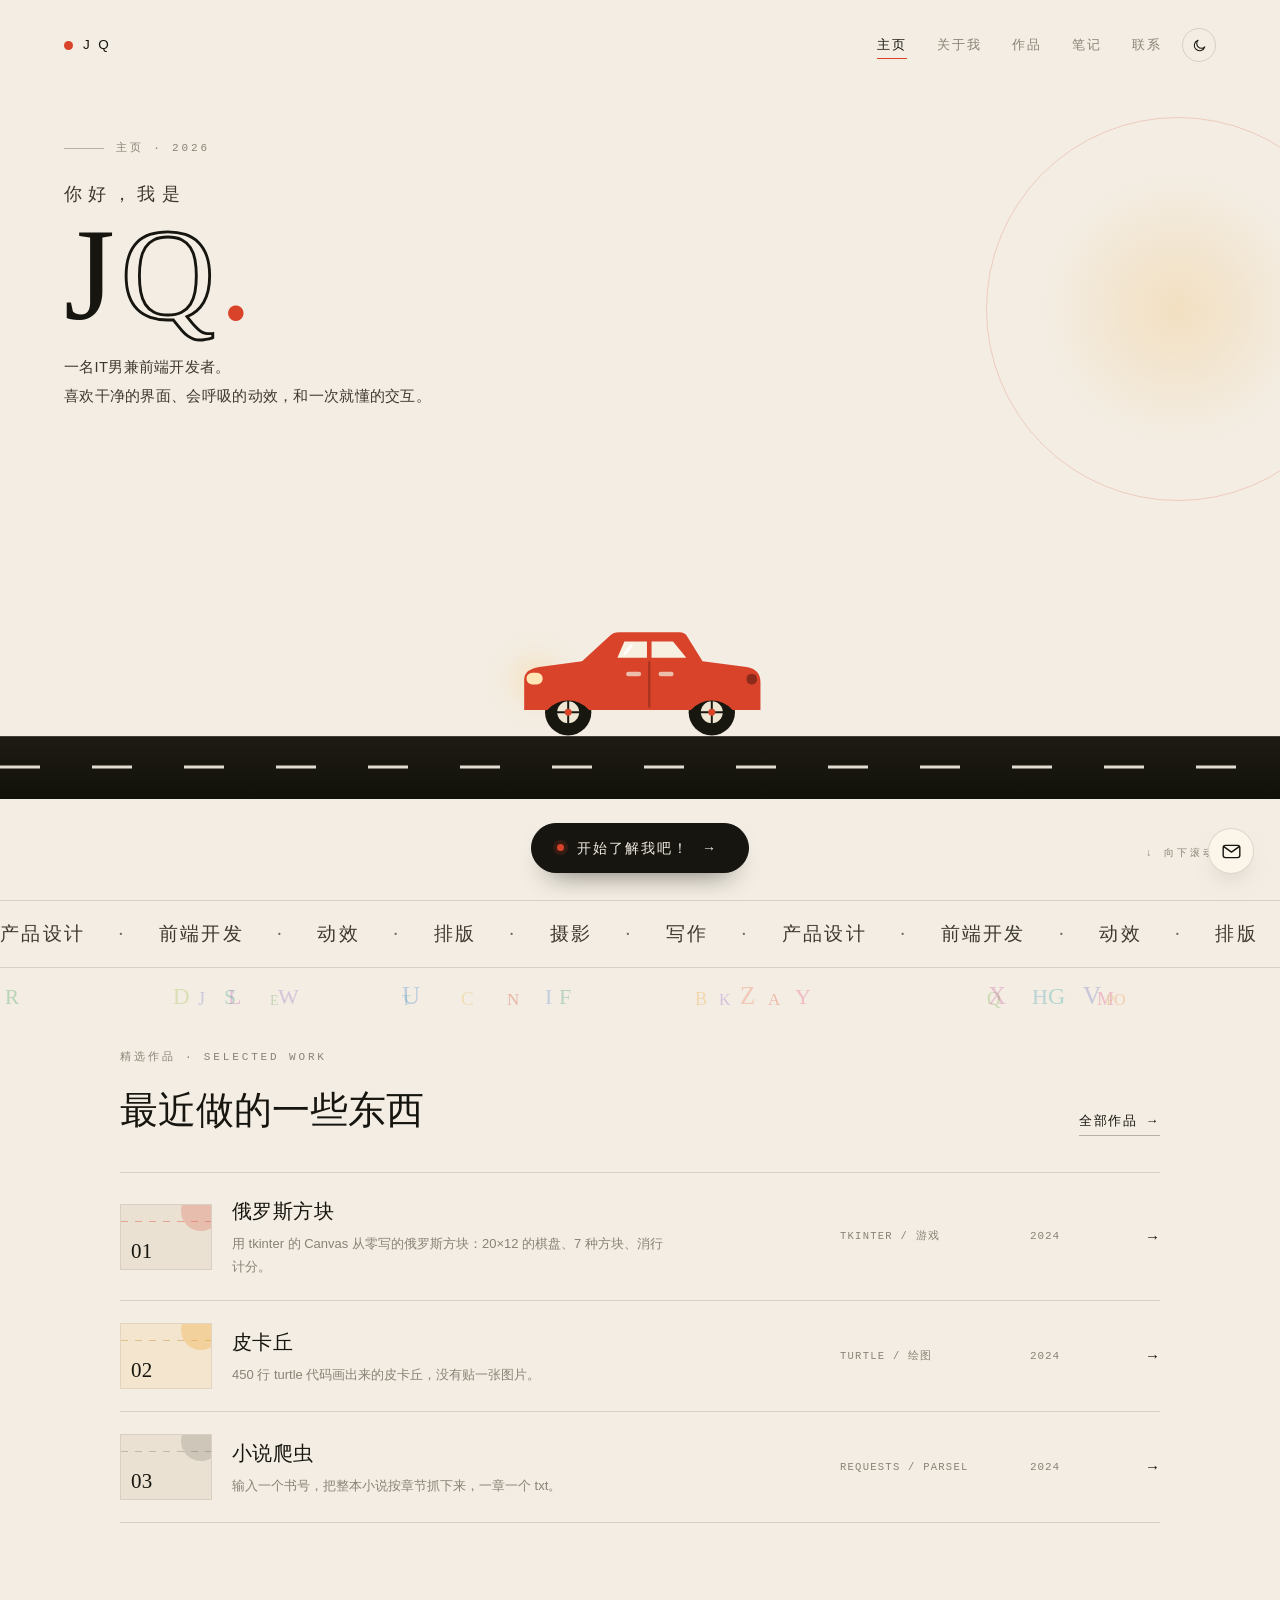
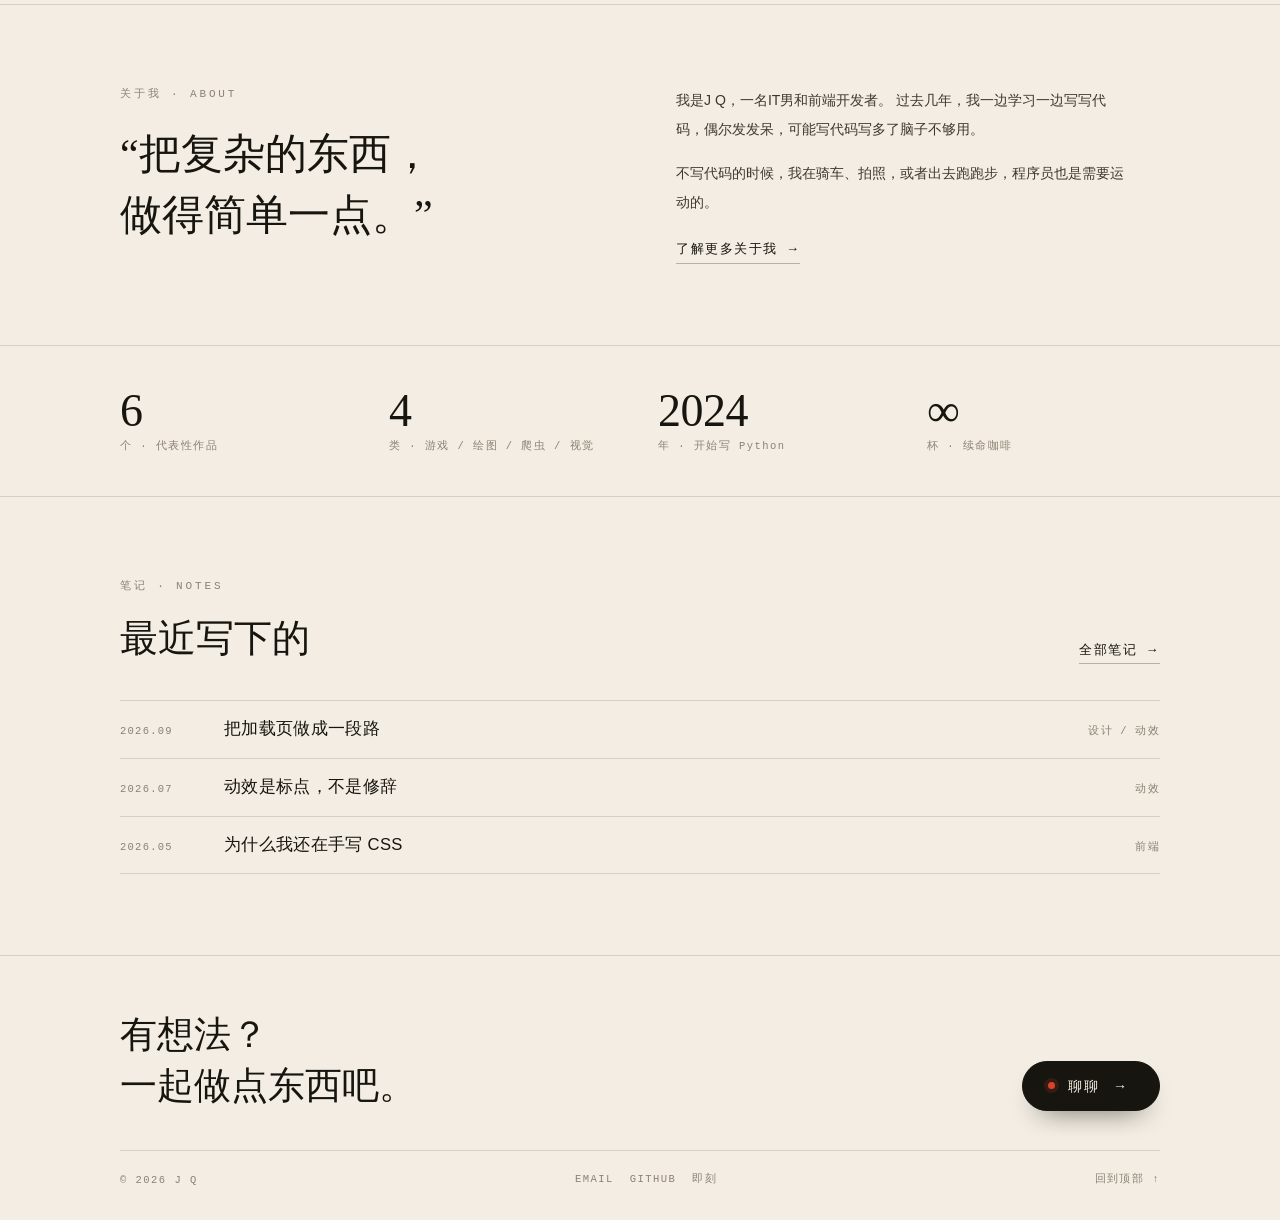
==== commit 75dc217d: "Update index.html" ====
--- a/index.html
+++ b/index.html
@@ -4,7 +4,7 @@
 <meta charset="utf-8" />
 <meta name="viewport" content="width=device-width, initial-scale=1" />
 <meta name="color-scheme" content="light" />
-<title>J Q · 个人主页</title>
+<title>J Q · 个人网页</title>
 <meta name="description" content="J Q 的个人主页 —— 设计、代码，与一点点会呼吸的动效。" />
 <meta name="theme-color" content="#F3EDE3" />
 <link rel="icon" href="data:image/svg+xml,%3Csvg xmlns='http://www.w3.org/2000/svg' viewBox='0 0 32 32'%3E%3Crect width='32' height='32' rx='16' fill='%23F3EDE3'/%3E%3Ccircle cx='16' cy='16' r='6' fill='%23D8432A'/%3E%3C/svg%3E" />
